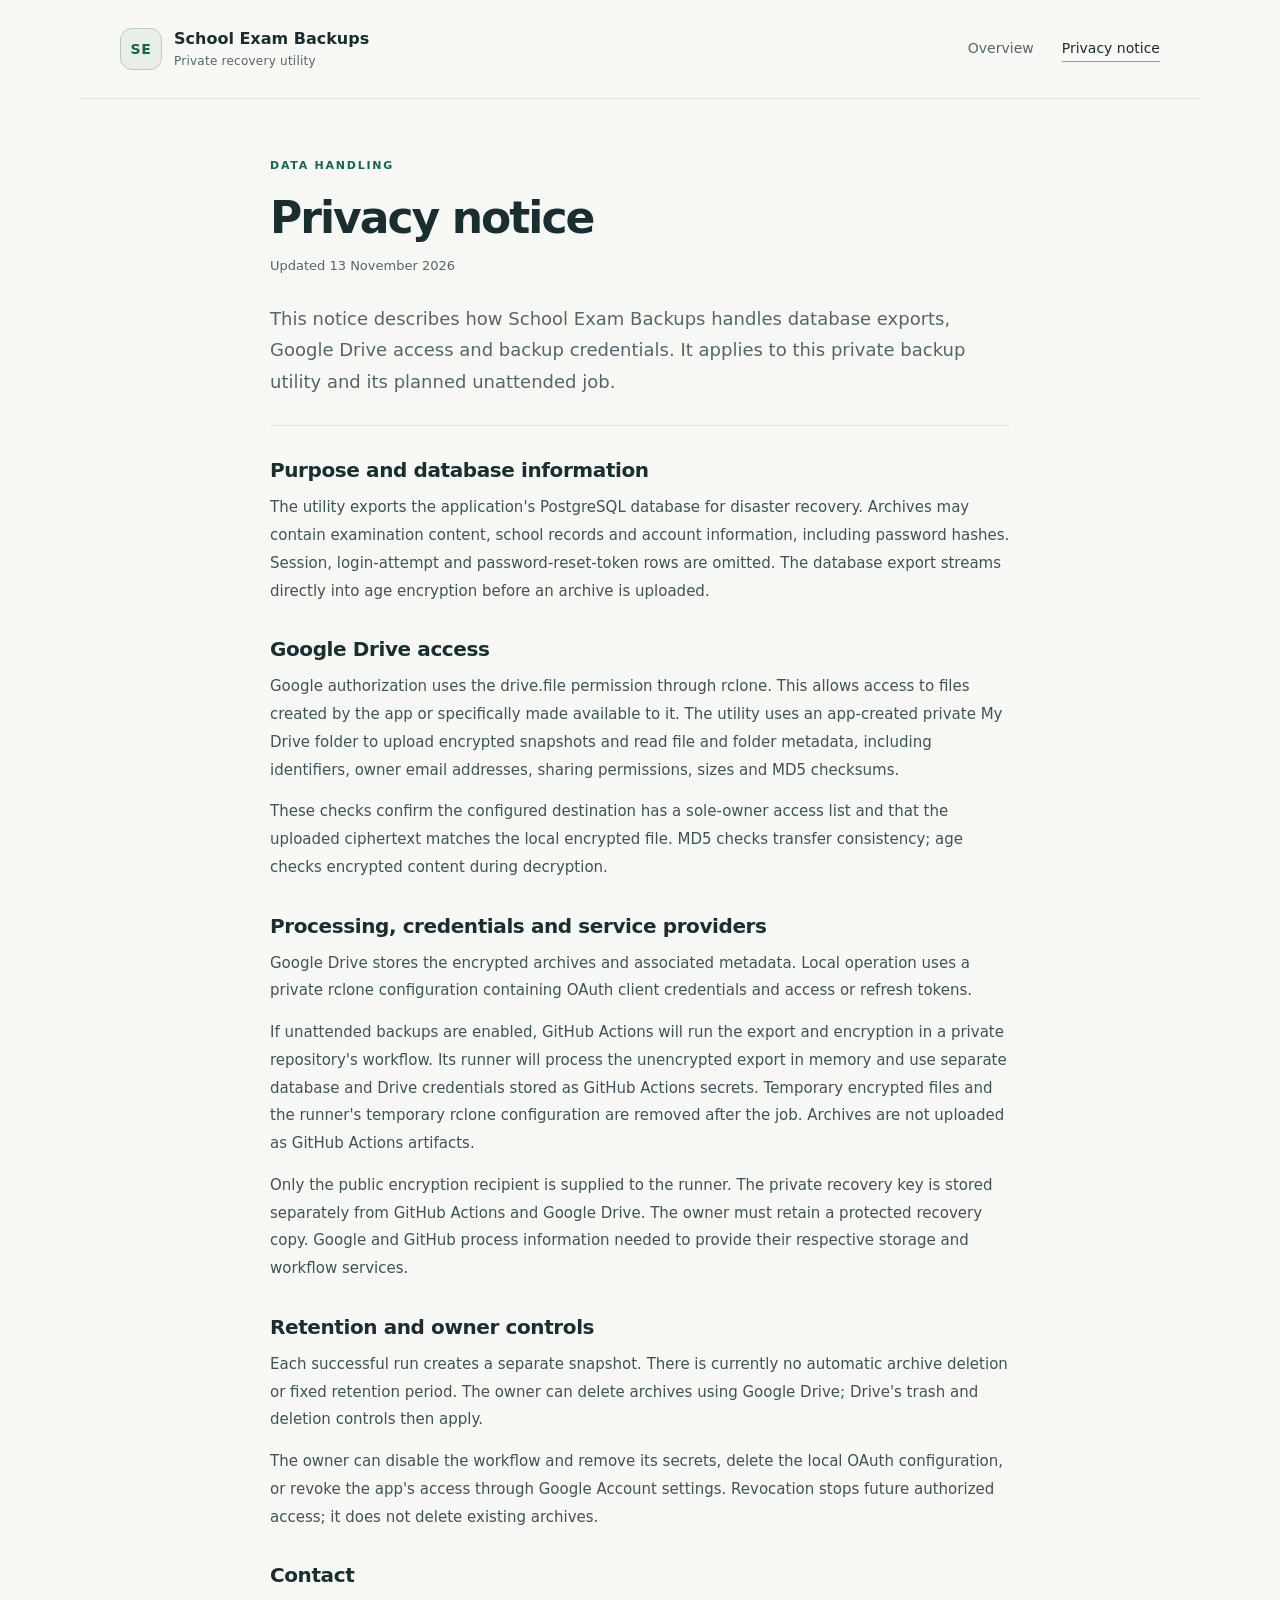
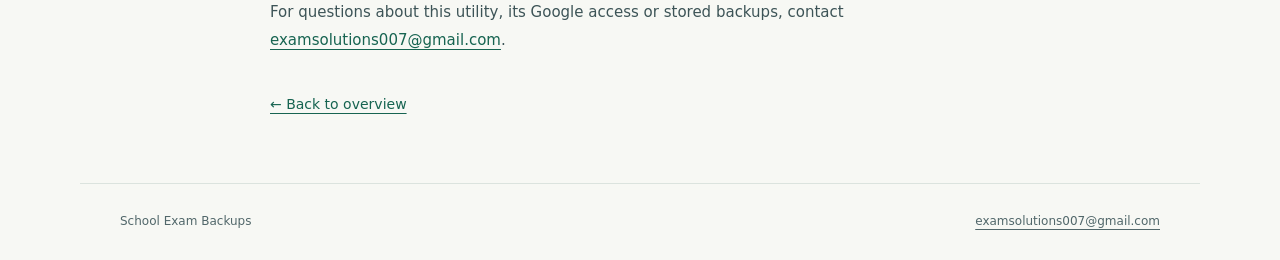
==== privacy.html @ 6073a846 "Publish approved backup homepage and privacy notice" ====
<!doctype html>
<html lang="en"><head><meta charset="utf-8"><meta name="viewport" content="width=device-width,initial-scale=1"><meta name="description" content="How School Exam Backups accesses, uses and stores database exports and Google Drive information."><title>Privacy notice · School Exam Backups</title><link rel="stylesheet" href="styles.css"></head>
<body><a class="skip" href="#main">Skip to content</a><header class="site-header"><a class="brand" href="index.html"><span class="brand-mark" aria-hidden="true">SE</span><span>School Exam Backups<small>Private recovery utility</small></span></a><nav aria-label="Main navigation"><a href="index.html">Overview</a><a href="privacy.html" aria-current="page">Privacy notice</a></nav></header><main id="main" class="privacy"><div class="eyebrow">Data handling</div><h1>Privacy notice</h1><p class="date">Updated 13 November 2026</p><p class="privacy-intro">This notice describes how School Exam Backups handles database exports, Google Drive access and backup credentials. It applies to this private backup utility and its planned unattended job.</p><section aria-labelledby="section-0"><h2 id="section-0">Purpose and database information</h2><p>The utility exports the application&#39;s PostgreSQL database for disaster recovery. Archives may contain examination content, school records and account information, including password hashes. Session, login-attempt and password-reset-token rows are omitted. The database export streams directly into age encryption before an archive is uploaded.</p></section><section aria-labelledby="section-1"><h2 id="section-1">Google Drive access</h2><p>Google authorization uses the drive.file permission through rclone. This allows access to files created by the app or specifically made available to it. The utility uses an app-created private My Drive folder to upload encrypted snapshots and read file and folder metadata, including identifiers, owner email addresses, sharing permissions, sizes and MD5 checksums.</p><p>These checks confirm the configured destination has a sole-owner access list and that the uploaded ciphertext matches the local encrypted file. MD5 checks transfer consistency; age checks encrypted content during decryption.</p></section><section aria-labelledby="section-2"><h2 id="section-2">Processing, credentials and service providers</h2><p>Google Drive stores the encrypted archives and associated metadata. Local operation uses a private rclone configuration containing OAuth client credentials and access or refresh tokens.</p><p>If unattended backups are enabled, GitHub Actions will run the export and encryption in a private repository&#39;s workflow. Its runner will process the unencrypted export in memory and use separate database and Drive credentials stored as GitHub Actions secrets. Temporary encrypted files and the runner&#39;s temporary rclone configuration are removed after the job. Archives are not uploaded as GitHub Actions artifacts.</p><p>Only the public encryption recipient is supplied to the runner. The private recovery key is stored separately from GitHub Actions and Google Drive. The owner must retain a protected recovery copy. Google and GitHub process information needed to provide their respective storage and workflow services.</p></section><section aria-labelledby="section-3"><h2 id="section-3">Retention and owner controls</h2><p>Each successful run creates a separate snapshot. There is currently no automatic archive deletion or fixed retention period. The owner can delete archives using Google Drive; Drive&#39;s trash and deletion controls then apply.</p><p>The owner can disable the workflow and remove its secrets, delete the local OAuth configuration, or revoke the app&#39;s access through Google Account settings. Revocation stops future authorized access; it does not delete existing archives.</p></section><section aria-labelledby="section-4"><h2 id="section-4">Contact</h2><p>For questions about this utility, its Google access or stored backups, contact <a href="mailto:examsolutions007@gmail.com">examsolutions007@gmail.com</a>.</p></section><a class="back-link" href="index.html">← Back to overview</a></main><footer class="site-footer"><span>School Exam Backups</span><a href="mailto:examsolutions007@gmail.com">examsolutions007@gmail.com</a></footer></body></html>
---- styles.css ----
:root{color-scheme:light;--ink:#192e31;--muted:#51676a;--paper:#f7f8f4;--line:#dbe3de;--accent:#176451}*{box-sizing:border-box}body{margin:0;background:var(--paper);color:var(--ink);font:16px/1.65 system-ui,-apple-system,BlinkMacSystemFont,"Segoe UI",sans-serif}a{color:var(--accent);text-underline-offset:4px}a:hover{color:#0c4638}a:focus-visible{outline:3px solid #b36e10;outline-offset:5px;border-radius:3px}.skip{position:absolute;left:16px;top:-70px;background:#fff;padding:10px;z-index:2}.skip:focus{top:12px}.site-header,.site-footer{max-width:1120px;margin:auto;padding:28px 40px;display:flex;align-items:center;justify-content:space-between;gap:24px}.site-header{border-bottom:1px solid var(--line)}.brand{display:flex;gap:12px;align-items:center;text-decoration:none;color:var(--ink);font-weight:650;line-height:1.3}.brand small{display:block;color:var(--muted);font-size:12px;font-weight:450;margin-top:4px;letter-spacing:.02em}.brand-mark{display:grid;place-items:center;width:42px;height:42px;border:1px solid #b8ccc0;border-radius:12px;color:var(--accent);background:#e8efe6;font-size:14px;letter-spacing:.04em}nav{display:flex;gap:28px}nav a{color:var(--muted);font-size:14px;text-decoration:none;white-space:nowrap}nav a[aria-current]{color:var(--ink);text-decoration:underline;text-decoration-color:#7aa793;text-underline-offset:8px}.overview{max-width:1120px;margin:auto;padding:68px 40px 40px}.eyebrow{text-transform:uppercase;color:var(--accent);font-size:11px;font-weight:700;letter-spacing:.16em;margin-bottom:18px}h1{font-size:clamp(36px,5.1vw,59px);line-height:1.12;letter-spacing:-.045em;font-weight:650;margin:0 0 26px}.lead{font-size:18px;max-width:770px;color:var(--muted);line-height:1.75;margin-bottom:30px}.status{display:flex;align-items:flex-start;gap:12px;max-width:780px;padding:18px 21px;background:#edf1e7;border:1px solid #d8e0cb;border-radius:10px;font-size:14px}.status strong{font-size:13px}.status p{color:var(--muted);margin:4px 0 0;line-height:1.65}.status-dot{background:#a16b1c;width:7px;height:7px;border-radius:50%;margin-top:8px;flex-shrink:0}.cards{display:grid;grid-template-columns:repeat(3,1fr);gap:24px;margin:48px 0}.cards section{border-top:1px solid #bccdc1;padding-top:18px}.card-number{font-size:12px;color:#688677;font-variant-numeric:tabular-nums}h2{font-size:19px;line-height:1.4;letter-spacing:-.02em;margin:11px 0}.cards p{font-size:14px;color:var(--muted);line-height:1.75;margin-bottom:0}.privacy-callout{display:flex;align-items:center;justify-content:space-between;gap:24px;border:1px solid var(--line);border-radius:12px;background:#fff;padding:24px 28px}.privacy-callout h2{margin:0 0 6px}.privacy-callout p{margin:0;font-size:14px;color:var(--muted);max-width:530px}.button{display:inline-flex;gap:20px;align-items:center;padding:11px 17px;background:var(--accent);border-radius:6px;color:#fff;text-decoration:none;font-size:13px;font-weight:600;white-space:nowrap}.button:hover{background:#104b3c;color:#fff}.site-note{font-size:12px;color:var(--muted);margin:22px 0 0;max-width:800px}.site-footer{font-size:12px;color:var(--muted);border-top:1px solid var(--line);margin-top:28px}.site-footer a{color:var(--muted)}.privacy{max-width:820px;margin:auto;padding:58px 40px 38px}.privacy h1{font-size:44px;margin-bottom:12px}.date{font-size:13px;color:var(--muted);margin-bottom:26px}.privacy-intro{font-size:18px;line-height:1.75;color:var(--muted);padding-bottom:28px;border-bottom:1px solid var(--line)}.privacy section{margin-top:30px}.privacy h2{font-size:20px;margin:0 0 10px}.privacy section p{font-size:15px;margin:0 0 14px;line-height:1.85;color:#3d5457}.back-link{display:inline-block;margin-top:24px;font-size:14px}@media(max-width:700px){.site-header{align-items:flex-start;padding:22px 24px;flex-direction:column;gap:22px}nav{gap:26px}.overview{padding:42px 24px 24px}.lead{font-size:16px}.cards{grid-template-columns:1fr;gap:25px;margin:34px 0}.cards p{max-width:520px}.privacy-callout{align-items:flex-start;flex-direction:column;padding:22px}.site-footer{align-items:flex-start;flex-direction:column;gap:8px;padding:22px 24px}.privacy{padding:40px 24px 28px}.privacy h1{font-size:37px}.privacy-intro{font-size:16px}.privacy section p{font-size:15px}}
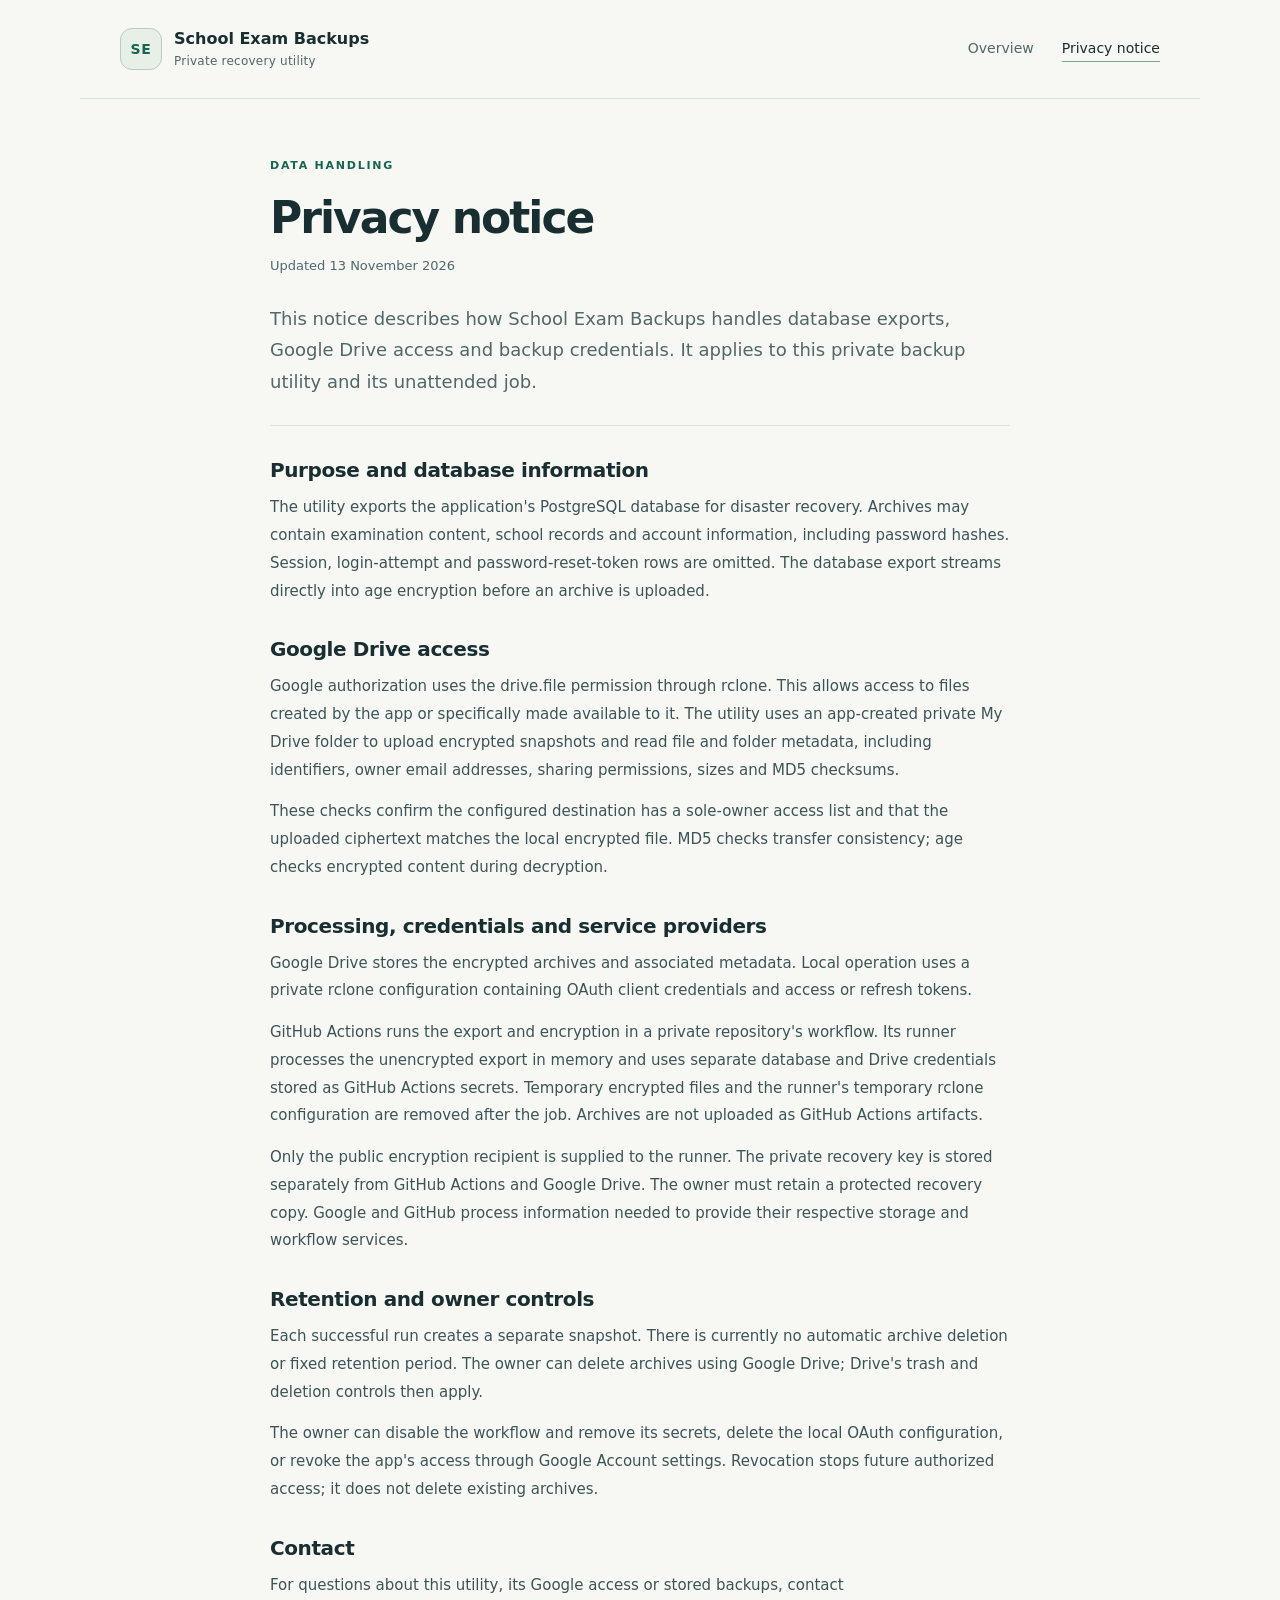
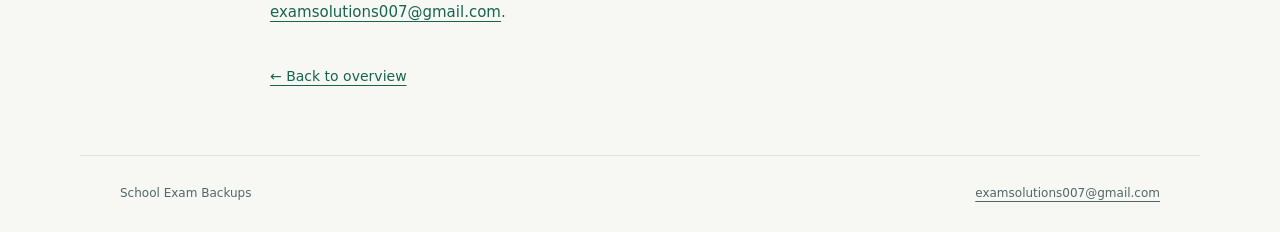
==== commit ecda7fb6: "Update verified backup and recovery status" ====
--- a/privacy.html
+++ b/privacy.html
@@ -1,3 +1,3 @@
 <!doctype html>
 <html lang="en"><head><meta charset="utf-8"><meta name="viewport" content="width=device-width,initial-scale=1"><meta name="description" content="How School Exam Backups accesses, uses and stores database exports and Google Drive information."><title>Privacy notice · School Exam Backups</title><link rel="stylesheet" href="styles.css"></head>
-<body><a class="skip" href="#main">Skip to content</a><header class="site-header"><a class="brand" href="index.html"><span class="brand-mark" aria-hidden="true">SE</span><span>School Exam Backups<small>Private recovery utility</small></span></a><nav aria-label="Main navigation"><a href="index.html">Overview</a><a href="privacy.html" aria-current="page">Privacy notice</a></nav></header><main id="main" class="privacy"><div class="eyebrow">Data handling</div><h1>Privacy notice</h1><p class="date">Updated 13 November 2026</p><p class="privacy-intro">This notice describes how School Exam Backups handles database exports, Google Drive access and backup credentials. It applies to this private backup utility and its planned unattended job.</p><section aria-labelledby="section-0"><h2 id="section-0">Purpose and database information</h2><p>The utility exports the application&#39;s PostgreSQL database for disaster recovery. Archives may contain examination content, school records and account information, including password hashes. Session, login-attempt and password-reset-token rows are omitted. The database export streams directly into age encryption before an archive is uploaded.</p></section><section aria-labelledby="section-1"><h2 id="section-1">Google Drive access</h2><p>Google authorization uses the drive.file permission through rclone. This allows access to files created by the app or specifically made available to it. The utility uses an app-created private My Drive folder to upload encrypted snapshots and read file and folder metadata, including identifiers, owner email addresses, sharing permissions, sizes and MD5 checksums.</p><p>These checks confirm the configured destination has a sole-owner access list and that the uploaded ciphertext matches the local encrypted file. MD5 checks transfer consistency; age checks encrypted content during decryption.</p></section><section aria-labelledby="section-2"><h2 id="section-2">Processing, credentials and service providers</h2><p>Google Drive stores the encrypted archives and associated metadata. Local operation uses a private rclone configuration containing OAuth client credentials and access or refresh tokens.</p><p>If unattended backups are enabled, GitHub Actions will run the export and encryption in a private repository&#39;s workflow. Its runner will process the unencrypted export in memory and use separate database and Drive credentials stored as GitHub Actions secrets. Temporary encrypted files and the runner&#39;s temporary rclone configuration are removed after the job. Archives are not uploaded as GitHub Actions artifacts.</p><p>Only the public encryption recipient is supplied to the runner. The private recovery key is stored separately from GitHub Actions and Google Drive. The owner must retain a protected recovery copy. Google and GitHub process information needed to provide their respective storage and workflow services.</p></section><section aria-labelledby="section-3"><h2 id="section-3">Retention and owner controls</h2><p>Each successful run creates a separate snapshot. There is currently no automatic archive deletion or fixed retention period. The owner can delete archives using Google Drive; Drive&#39;s trash and deletion controls then apply.</p><p>The owner can disable the workflow and remove its secrets, delete the local OAuth configuration, or revoke the app&#39;s access through Google Account settings. Revocation stops future authorized access; it does not delete existing archives.</p></section><section aria-labelledby="section-4"><h2 id="section-4">Contact</h2><p>For questions about this utility, its Google access or stored backups, contact <a href="mailto:examsolutions007@gmail.com">examsolutions007@gmail.com</a>.</p></section><a class="back-link" href="index.html">← Back to overview</a></main><footer class="site-footer"><span>School Exam Backups</span><a href="mailto:examsolutions007@gmail.com">examsolutions007@gmail.com</a></footer></body></html>
+<body><a class="skip" href="#main">Skip to content</a><header class="site-header"><a class="brand" href="index.html"><span class="brand-mark" aria-hidden="true">SE</span><span>School Exam Backups<small>Private recovery utility</small></span></a><nav aria-label="Main navigation"><a href="index.html">Overview</a><a href="privacy.html" aria-current="page">Privacy notice</a></nav></header><main id="main" class="privacy"><div class="eyebrow">Data handling</div><h1>Privacy notice</h1><p class="date">Updated 13 November 2026</p><p class="privacy-intro">This notice describes how School Exam Backups handles database exports, Google Drive access and backup credentials. It applies to this private backup utility and its unattended job.</p><section aria-labelledby="section-0"><h2 id="section-0">Purpose and database information</h2><p>The utility exports the application&#39;s PostgreSQL database for disaster recovery. Archives may contain examination content, school records and account information, including password hashes. Session, login-attempt and password-reset-token rows are omitted. The database export streams directly into age encryption before an archive is uploaded.</p></section><section aria-labelledby="section-1"><h2 id="section-1">Google Drive access</h2><p>Google authorization uses the drive.file permission through rclone. This allows access to files created by the app or specifically made available to it. The utility uses an app-created private My Drive folder to upload encrypted snapshots and read file and folder metadata, including identifiers, owner email addresses, sharing permissions, sizes and MD5 checksums.</p><p>These checks confirm the configured destination has a sole-owner access list and that the uploaded ciphertext matches the local encrypted file. MD5 checks transfer consistency; age checks encrypted content during decryption.</p></section><section aria-labelledby="section-2"><h2 id="section-2">Processing, credentials and service providers</h2><p>Google Drive stores the encrypted archives and associated metadata. Local operation uses a private rclone configuration containing OAuth client credentials and access or refresh tokens.</p><p>GitHub Actions runs the export and encryption in a private repository&#39;s workflow. Its runner processes the unencrypted export in memory and uses separate database and Drive credentials stored as GitHub Actions secrets. Temporary encrypted files and the runner&#39;s temporary rclone configuration are removed after the job. Archives are not uploaded as GitHub Actions artifacts.</p><p>Only the public encryption recipient is supplied to the runner. The private recovery key is stored separately from GitHub Actions and Google Drive. The owner must retain a protected recovery copy. Google and GitHub process information needed to provide their respective storage and workflow services.</p></section><section aria-labelledby="section-3"><h2 id="section-3">Retention and owner controls</h2><p>Each successful run creates a separate snapshot. There is currently no automatic archive deletion or fixed retention period. The owner can delete archives using Google Drive; Drive&#39;s trash and deletion controls then apply.</p><p>The owner can disable the workflow and remove its secrets, delete the local OAuth configuration, or revoke the app&#39;s access through Google Account settings. Revocation stops future authorized access; it does not delete existing archives.</p></section><section aria-labelledby="section-4"><h2 id="section-4">Contact</h2><p>For questions about this utility, its Google access or stored backups, contact <a href="mailto:examsolutions007@gmail.com">examsolutions007@gmail.com</a>.</p></section><a class="back-link" href="index.html">← Back to overview</a></main><footer class="site-footer"><span>School Exam Backups</span><a href="mailto:examsolutions007@gmail.com">examsolutions007@gmail.com</a></footer></body></html>
